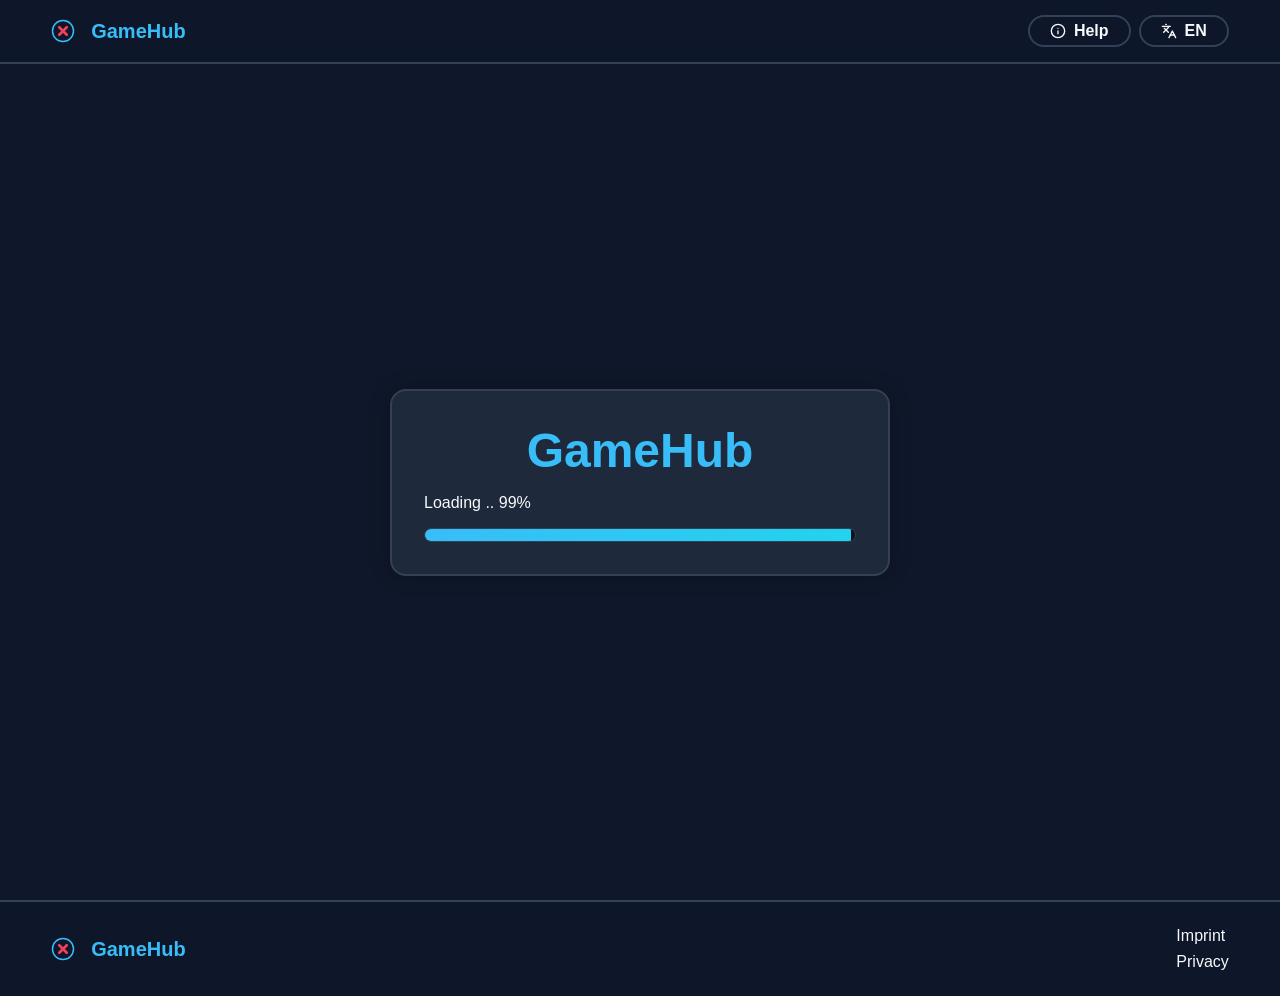
==== index.html @ 1cafecba "feat: complete internationalization support" ====
<!DOCTYPE html>
<html lang="en">

<head>
    <meta charset="UTF-8">
    <meta name="viewport" content="width=device-width, initial-scale=1.0">
    <link rel="icon" type="image/svg+xml" href="./assets/icons/favicon.svg">
    <title>Tic Tac Toe</title>

    <link rel="stylesheet" href="./styles/variables.css">
    <link rel="stylesheet" href="./styles/standard.css">
    <link rel="stylesheet" href="./styles/style.css">
    <link rel="stylesheet" href="./styles/components/header.css">
    <link rel="stylesheet" href="./styles/components/footer.css">
    <link rel="stylesheet" href="./styles/components/board.css">
    <link rel="stylesheet" href="./styles/components/setupScreen.css">
    <link rel="stylesheet" href="./styles/components/helpModal.css">
    <link rel="stylesheet" href="./styles/components/loadingScreen.css">
    <link rel="stylesheet" href="./styles/components/buttons.css">

    <script type="module" src="./scripts/main.js"></script>
</head>

<body>

    <header class="app-header">
        <div class="header-wrap max-content">

            <a class="brand-link" href="./index.html">
                <img class="brand-logo" src="./assets/icons/favicon.svg" alt="GameHub logo">
                <p class="hide-on-mobile brand-name">GameHub</p>
            </a>

            <div class="header-actions">
                <button id="help-btn" class="btn btn-ghost header-btn" type="button">
                    <svg xmlns="http://www.w3.org/2000/svg" viewBox="0 0 24 24" class="hide-on-mobile">
                        <circle cx="12" cy="12" r="10" />
                        <path d="M12 16v-4" />
                        <path d="M12 8h.01" />
                    </svg>
                    <span data-i18n="header.help">
                    </span>
                </button>

                <button id="language-btn" class="btn btn-ghost header-btn" type="button">
                    <svg xmlns="http://www.w3.org/2000/svg" viewBox="0 0 24 24" class="hide-on-mobile">
                        <path d="m5 8 6 6" />
                        <path d="m4 14 6-6 2-3" />
                        <path d="M2 5h12" />
                        <path d="M7 2h1" />
                        <path d="m22 22-5-10-5 10" />
                        <path d="M14 18h6" />
                    </svg>
                    <span id="language-label" data-i18n="header.language">
                    </span>
                </button>
            </div>
        </div>
    </header>

    <main id="app-main" class="app-main"></main>

    <div id="help-overlay" class="help-overlay" aria-hidden="true">
        <article class="help-modal">
            <h2 data-i18n="help.title">How to Play</h2>
            <p data-i18n="help.setup">Choose a game mode and match type before starting the game.</p>
            <p data-i18n="help.goal">Match three symbols in a row to win the game.</p>
            <p data-i18n="help.draw">If the board is full and nobody wins, the match ends in a draw.</p>
            <button id="help-close-btn" class="btn btn-ghost" data-i18n="help.close">Close</button>
        </article>
    </div>

    <footer class="app-footer">
        <div class="footer-wrap max-content">
            <a class="brand-link" href="./index.html">
                <img class="brand-logo" src="./assets/icons/favicon.svg" alt="GameHub logo">
                <p class="hide-on-mobile brand-name">GameHub</p>
            </a>

            <nav class="footer-links">
                <a href="" data-i18n="footer.imprint">Imprint</a>
                <a href="" data-i18n="footer.privacy">Privacy</a>
            </nav>
        </div>
    </footer>

</body>

</html>
---- styles/variables.css ----
:root {
    /* ===== COLORS ===== */
    --color-bg: #0f172a;
    --color-surface: #1e293b;

    --color-primary: #38bdf8;
    --color-secondary: #f43f5e;

    --color-text: #f8fafc;
    --color-border: #334155;

    --color-hover-primary: #0ea5e9;
    --color-hover-secondary: #e11d48;

    /* ===== TYPOGRAPHY ===== */
    --font-family: Arial, Helvetica, sans-serif;

    --font-size-title: clamp(2rem, 8vw, 3rem);
    --font-size-subtitle: clamp(1rem, 4vw, 1.15rem);
    --font-size-button: 1rem;

    /* ===== SPACING ===== */
    --spacing-xs: 0.5rem;
    --spacing-sm: 1rem;
    --spacing-md: 2rem;
    --spacing-lg: 4rem;

    /* ===== BORDER ===== */
    --border-radius: 1rem;
    --border-size: 2px;

    /* ===== SHADOW ===== */
    --shadow-soft: 0 0 20px rgba(0, 0, 0, 0.25);
    --shadow-glow: 0 0 15px rgba(56, 189, 248, 0.35);

    /* ===== TRANSITIONS ===== */
    --transition-fast: 125ms ease-in-out;
    --transition-normal: 250ms ease-in-out;

    /* ===== BUTTON SIZE ===== */
    --button-width: 240px;
    --button-height: 2rem;
}
---- styles/standard.css ----
* {
    box-sizing: border-box;
}

html {
    font-size: 16px;
    scroll-behavior: smooth;
}

body {
    margin: 0;
    background-color: var(--color-bg);
    color: var(--color-text);
    font-family: var(--font-family);
}

h1,
h2,
h3,
p {
    margin: 0;
}

img {
    height: 2rem;
    width: 2rem;
}

svg {
    fill: none;
    stroke: currentColor;
    stroke-width: 2;
    stroke-linecap: round;
    stroke-linejoin: round;
}

a {
    text-decoration: none;
    color: var(--color-text);
}
---- styles/style.css ----
.max-content {
  padding: 0 max(calc(50% - 720px), clamp(1rem, 4vw, 4rem));
}

.hide-on-mobile {
  display: none;
}

.app-main {
  min-height: calc(100dvh - 4rem);
}


@media (min-width: 400px) {
  .hide-on-mobile {
    display: block;
  }
}
---- styles/components/header.css ----
.app-header {
    display: flex;
    align-items: center;
    height: 4rem;
    border-bottom: var(--border-size) solid var(--color-border);
    background: rgba(15, 23, 42, 0.85);
    backdrop-filter: blur(4px);
    position: sticky;
    top: 0;
    z-index: 1;
}

.header-wrap {
    width: 100%;
    display: flex;
    justify-content: space-between;
}

.brand-link {
    display: flex;
    align-items: center;
    gap: var(--spacing-sm);
}

.brand-logo {
    width: 1.5rem;
    height: 1.5rem;
}

.brand-name {
    font-size: 1.25rem;
    font-weight: 700;
    color: var(--color-primary);
}

.header-actions {
    display: flex;
    gap: var(--spacing-xs);
}
---- styles/components/footer.css ----
.app-footer {
    display: flex;
    align-items: center;
    height: 6rem;
    border-top: var(--border-size) solid var(--color-border);
    background: rgba(15, 23, 42, 0.85);
    backdrop-filter: blur(4px);
    z-index: 1;
}

.footer-wrap {
    width: 100%;
    display: flex;
    justify-content: space-between;
}

.footer-links {
    display: flex;
    flex-direction: column;
    gap: var(--spacing-xs);
}

.footer-links a:hover {
    text-decoration: underline;
}
---- styles/components/board.css ----
.game-screen {
    min-height: calc(100dvh - 4rem);
    padding-top: var(--spacing-sm);
    padding-bottom: var(--spacing-sm);
}

.game-container {
    width: 100%;
    display: grid;
    grid-template-columns: 1fr;
    gap: var(--spacing-md);
    align-items: center;
}

.game-panel {
    display: flex;
    flex-direction: column;
    gap: var(--spacing-sm);
}

.board-panel {
    display: flex;
    justify-content: center;
    align-items: center;
}

.game-board {
    width: min(650px, 100%);
    aspect-ratio: 1;
}

.game-board {
  position: relative;
  display: grid;
  grid-template-columns: repeat(3, 1fr);
  gap: 0.5rem;
  width: clamp(240px, 48vw, 480px);
}

.game-header {
    display: flex;
    justify-content: center;
    align-items: center;
    gap: var(--spacing-sm);
}

.cell {
  display: flex;
  justify-content: center;
  align-items: center;
  aspect-ratio: 1 / 1;
  background-color: var(--color-surface);
  border: var(--border-size) solid var(--color-border);
  border-radius: var(--border-radius);
  cursor: pointer;
  transition:
    transform var(--transition-fast),
    background-color var(--transition-fast),
    box-shadow var(--transition-fast);
}

.cell img {
  width: 80%;
  height: 80%;
}

.cell:hover {
  transform: scale(1.03);
  background-color: rgba(255, 255, 255, 0.05);
  box-shadow: var(--shadow-glow);
}

.game-status {
  display: flex;
  align-items: center;
  gap: 1rem;

  font-size: 1.25rem;
  font-weight: 600;

  color: var(--color-text);
}

.game-action-row {
  display: flex;
  justify-content: center;
  gap: 0.75rem;
}


.win-line {
  position: absolute;
  background-color: white;
  border-radius: 999px;
}

/* HORIZONTAL */
.win-line.win-row-top {
  top: 15%;
  left: 10%;
  width: 80%;
  height: 6px;
}

.win-line.win-row-middle {
  top: 50%;
  left: 10%;
  width: 80%;
  height: 6px;
}

.win-line.win-row-bottom {
  top: 83.33%;
  left: 10%;
  width: 80%;
  height: 6px;
}

.win-line.win-row-top,
.win-line.win-row-middle,
.win-line.win-row-bottom {
  animation:
    draw-line-horizontal 1s ease forwards;
}

/* VERTICAL */
.win-line.win-col-left {
  top: 10%;
  left: 15%;
  width: 6px;
  height: 80%;
}

.win-line.win-col-middle {
  top: 10%;
  left: 50%;
  width: 6px;
  height: 80%;
}

.win-line.win-col-right {
  top: 10%;
  left: 83.33%;
  width: 6px;
  height: 80%;
}

.win-line.win-col-left,
.win-line.win-col-middle,
.win-line.win-col-right {
  animation:
    draw-line-vertical 1s ease forwards;
}

/* DIAGONAL */
.win-line.win-diagonal-main {
  top: 50%;
  left: 50%;
  width: 115%;
  height: 6px;
  transform:
    translate(-50%, -50%) rotate(45deg);
  animation:
    draw-line-diagonal 1s ease forwards;
}

.win-line.win-diagonal-secondary {
  top: 50%;
  left: 50%;
  width: 115%;
  height: 6px;
  transform:
    translate(-50%, -50%) rotate(-45deg);
  animation:
    draw-line-diagonal-secondary 1s ease forwards;
}

@keyframes draw-line-horizontal {

  from {
    transform: scaleX(0);
  }

  to {
    transform: scaleX(1);
  }
}

@keyframes draw-line-vertical {

  from {
    transform: scaleY(0);
  }

  to {
    transform: scaleY(1);
  }
}

@keyframes draw-line-diagonal {

  from {
    opacity: 0;
    transform:
      translate(-50%, -50%) rotate(45deg) scaleX(0);
  }

  to {
    opacity: 1;
    transform:
      translate(-50%, -50%) rotate(45deg) scaleX(1);
  }
}

@keyframes draw-line-diagonal-secondary {

  from {
    opacity: 0;
    transform:
      translate(-50%, -50%) rotate(-45deg) scaleX(0);
  }

  to {
    opacity: 1;
    transform:
      translate(-50%, -50%) rotate(-45deg) scaleX(1);
  }
}

@media (min-width: 854px) {

    .game-container {
        grid-template-columns: 2fr 1fr;
    }

    .game-panel {
        padding: 0 clamp(1rem, 3vw, 4rem);
        border-left: 1px solid rgba(255, 255, 255, 0.3);
        border-right: 1px solid rgba(255, 255, 255, 0.3);
        height: 100%;
    }

}
---- styles/components/setupScreen.css ----
.setup-page {
    min-height: calc(100dvh - 4rem);
    padding-top: var(--spacing-sm);
    padding-bottom: var(--spacing-sm);
}

.setup-container {
    width: 100%;
    display: grid;
    grid-template-columns: 1fr;
    gap: var(--spacing-md);
    padding: var(--spacing-xs);
    border: var(--border-size) solid var(--color-border);
    border-radius: calc(var(--border-radius) * 1.5);
    backdrop-filter: blur(12px);
    box-shadow: var(--shadow-soft);
}

.setup-panel {
    display: flex;
    flex-direction: column;
    gap: var(--spacing-md);
}

.setup-header {
    display: flex;
    flex-direction: column;
    gap: var(--spacing-sm);
}

.game-title {
    font-size: var(--font-size-title);
    font-weight: 700;
    text-align: center;
    color: var(--color-primary);
}

.game-subtitle {
    font-size: var(--font-size-subtitle);
    text-align: center;
    opacity: 0.8;
}

.selection-group {
    display: flex;
    flex-direction: column;
    gap: var(--spacing-xs);
}

.selection-group h3 {
    font-size: 1rem;
    letter-spacing: 0.08em;
    text-transform: uppercase;
    opacity: 0.7;
}

.button-group {
    display: flex;
    flex-wrap: wrap;
    gap: var(--spacing-xs);
}

.summary-panel {
    display: flex;
    flex-direction: column;
    justify-content: space-between;
    gap: var(--spacing-sm);
}

.selection-summary {
    width: min(515px, 100%);
    border: var(--border-size) solid var(--color-border);
    border-radius: var(--border-radius);
    padding: 0.75rem;
    display: flex;
    flex-direction: column;
    gap: 0.35rem;
}

@media (min-width: 900px) {

    .setup-container {
        grid-template-columns: 2fr 1fr;
    }

    .summary-panel {
        padding-left: clamp(1rem, 3vw, 4rem);
        border-left: 1px solid rgba(255, 255, 255, 0.3);
    }

}
---- styles/components/helpModal.css ----
.help-overlay {
  position: fixed;
  inset: 0;
  display: none;
  justify-content: center;
  align-items: center;
  background: rgba(2, 6, 23, 0.7);
  z-index: 1;
  padding: 1rem;
}

.help-overlay.is-open {
  display: flex;
}

.help-modal {
  width: min(100%, 500px);
  padding: 1.5rem;
  border-radius: var(--border-radius);
  border: var(--border-size) solid var(--color-border);
  background: var(--color-surface);
  display: flex;
  flex-direction: column;
  gap: 1rem;
}
---- styles/components/loadingScreen.css ----
.loading-screen {
    min-height: calc(100dvh - 4rem);
    display: flex;
    align-items: center;
    justify-content: center;
    padding: 1rem;
}

.loading-card {
    width: min(100%, 500px);
    border: var(--border-size) solid var(--color-border);
    border-radius: var(--border-radius);
    background: var(--color-surface);
    box-shadow: var(--shadow-soft);
    padding: 2rem;
    display: flex;
    flex-direction: column;
    gap: 1rem;
}

.loading-track {
    width: 100%;
    height: 14px;
    border-radius: 999px;
    background: #0b1220;
    border: 1px solid var(--color-border);
    overflow: hidden;
}

.loading-fill {
    height: 100%;
    background: linear-gradient(90deg, var(--color-primary), #22d3ee);
    transition: width 120ms linear;
}
---- styles/components/buttons.css ----
.btn {
    display: flex;
    justify-content: center;
    align-items: center;
    gap: var(--spacing-xs);
    min-height: var(--button-height);
    padding-inline: 1.25rem;
    border:
        var(--border-size)
        solid
        transparent;
    border-radius: var(--border-radius);
    background: rgba(255,255,255,0.03);
    color: var(--color-text);
    font: inherit;
    font-weight: 600;
    cursor: pointer;
    transition:
        transform var(--transition-fast),
        background-color var(--transition-fast),
        border-color var(--transition-fast),
        opacity var(--transition-fast),
        box-shadow var(--transition-fast);
}

.btn svg {
    color: var(--color-text);
    width: 1rem;
    height: 1rem;
}

.btn:hover:not(:disabled) {
    transform: scale(1.03);
    background: rgba(255,255,255,0.06);
}

.btn:disabled {
    opacity: 0.45;
    cursor: not-allowed;
    transform: none;
}

.btn:focus-visible {
    outline: 2px solid var(--color-primary);
    outline-offset: 2px;
}

.btn-primary {
    background: var(--color-primary);
}

.btn-primary:hover:not(:disabled) {
    background: var(--color-hover-primary);
    box-shadow: var(--shadow-glow);
}

.btn-secondary {
    border-color: var(--color-border);
    background: rgba(255,255,255,0.03);
}

.btn-ghost {
    background-color: transparent;
    border: var(--border-size) solid var(--color-border);
    color: var(--color-text);
}

.btn-icon {
    min-height: auto;
    padding: 0.75rem 1rem;
    border-radius: 999px;
}

.is-selected {
    border-color: var(--color-primary);
    background: rgba(56, 189, 248, 0.10);
    box-shadow: var(--shadow-glow);
}
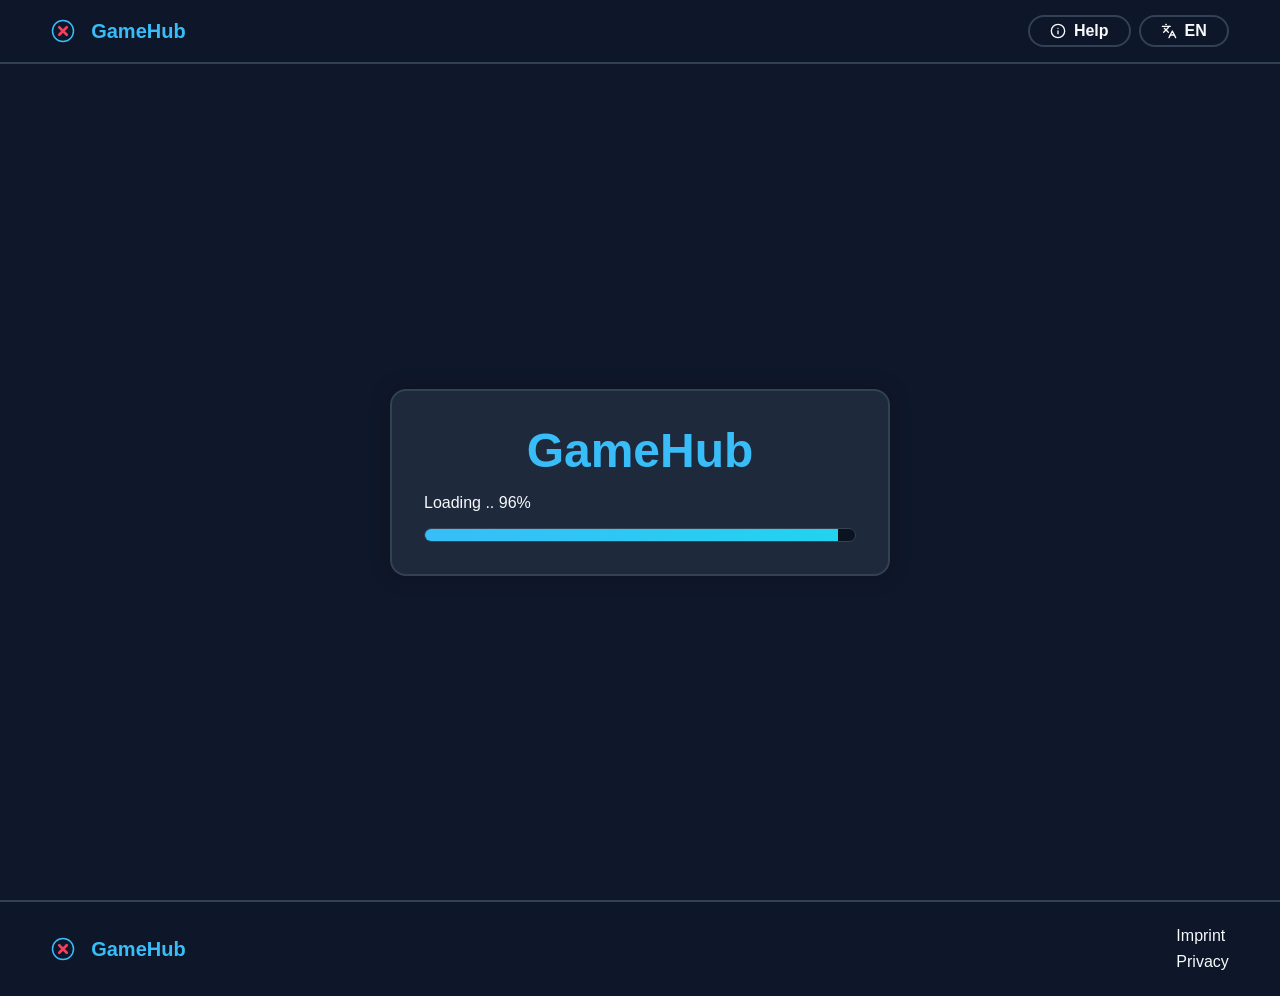
==== commit 51d97999: "feat: pre-select classic and singleplayer, extend help modal Classic and singleplayer are now select" ====
--- a/index.html
+++ b/index.html
@@ -17,6 +17,7 @@
     <link rel="stylesheet" href="./styles/components/helpModal.css">
     <link rel="stylesheet" href="./styles/components/loadingScreen.css">
     <link rel="stylesheet" href="./styles/components/buttons.css">
+    <link rel="stylesheet" href="./styles/components/inputs.css">
 
     <script type="module" src="./scripts/main.js"></script>
 </head>
@@ -60,13 +61,35 @@
 
     <main id="app-main" class="app-main"></main>
 
-    <div id="help-overlay" class="help-overlay" aria-hidden="true">
+    <div id="help-overlay" class="help-overlay" aria-hidden="true" closedby="any">
         <article class="help-modal">
-            <h2 data-i18n="help.title">How to Play</h2>
-            <p data-i18n="help.setup">Choose a game mode and match type before starting the game.</p>
-            <p data-i18n="help.goal">Match three symbols in a row to win the game.</p>
-            <p data-i18n="help.draw">If the board is full and nobody wins, the match ends in a draw.</p>
-            <button id="help-close-btn" class="btn btn-ghost" data-i18n="help.close">Close</button>
+            <h2 data-i18n="help.title"></h2>
+
+            <section class="help-section">
+                <h3 data-i18n="help.rulesTitle"></h3>
+                <p data-i18n="help.goal"></p>
+                <p data-i18n="help.draw"></p>
+                <p data-i18n="help.starter"></p>
+            </section>
+
+            <section class="help-section">
+                <h3 data-i18n="help.modesTitle"></h3>
+                <p data-i18n="help.modes"></p>
+            </section>
+
+            <section class="help-section">
+                <h3 data-i18n="help.difficultyTitle"></h3>
+                <dl class="help-difficulty-list">
+                    <dt data-i18n="setup.easy"></dt>
+                    <dd data-i18n="help.difficultyEasy"></dd>
+                    <dt data-i18n="setup.medium"></dt>
+                    <dd data-i18n="help.difficultyMedium"></dd>
+                    <dt data-i18n="setup.hard"></dt>
+                    <dd data-i18n="help.difficultyHard"></dd>
+                </dl>
+            </section>
+
+            <button id="help-close-btn" class="btn btn-ghost" data-i18n="help.close"></button>
         </article>
     </div>
 
@@ -78,8 +101,8 @@
             </a>
 
             <nav class="footer-links">
-                <a href="" data-i18n="footer.imprint">Imprint</a>
-                <a href="" data-i18n="footer.privacy">Privacy</a>
+                <a href="" data-i18n="footer.imprint"></a>
+                <a href="" data-i18n="footer.privacy"></a>
             </nav>
         </div>
     </footer>
--- a/styles/variables.css
+++ b/styles/variables.css
@@ -37,7 +37,14 @@
     --transition-fast: 125ms ease-in-out;
     --transition-normal: 250ms ease-in-out;
 
+    /* ===== ANIMTIONS ===== */
+    --starter-duration: 2500ms;
+
     /* ===== BUTTON SIZE ===== */
     --button-width: 240px;
     --button-height: 2rem;
+
+    /* ===== INPUT ===== */
+    --input-height: 2.5rem;
+    --input-padding: 0 1rem;
 }
--- a/styles/standard.css
+++ b/styles/standard.css
@@ -17,6 +17,7 @@
 h1,
 h2,
 h3,
+h4,
 p {
     margin: 0;
 }
--- a/styles/style.css
+++ b/styles/style.css
@@ -10,7 +10,6 @@
   min-height: calc(100dvh - 4rem);
 }
 
-
 @media (min-width: 400px) {
   .hide-on-mobile {
     display: block;
--- a/styles/components/board.css
+++ b/styles/components/board.css
@@ -1,32 +1,32 @@
 .game-screen {
-    min-height: calc(100dvh - 4rem);
-    padding-top: var(--spacing-sm);
-    padding-bottom: var(--spacing-sm);
+  min-height: calc(100dvh - 4rem);
+  padding-top: var(--spacing-sm);
+  padding-bottom: var(--spacing-sm);
 }
 
 .game-container {
-    width: 100%;
-    display: grid;
-    grid-template-columns: 1fr;
-    gap: var(--spacing-md);
-    align-items: center;
+  width: 100%;
+  display: grid;
+  grid-template-columns: 1fr;
+  gap: var(--spacing-md);
+  align-items: center;
 }
 
 .game-panel {
-    display: flex;
-    flex-direction: column;
-    gap: var(--spacing-sm);
+  display: flex;
+  flex-direction: column;
+  gap: var(--spacing-sm);
 }
 
 .board-panel {
-    display: flex;
-    justify-content: center;
-    align-items: center;
+  display: flex;
+  justify-content: center;
+  align-items: center;
 }
 
 .game-board {
-    width: min(650px, 100%);
-    aspect-ratio: 1;
+  width: min(650px, 100%);
+  aspect-ratio: 1;
 }
 
 .game-board {
@@ -38,10 +38,10 @@
 }
 
 .game-header {
-    display: flex;
-    justify-content: center;
-    align-items: center;
-    gap: var(--spacing-sm);
+  display: flex;
+  flex-direction: column;
+  align-items: center;
+  gap: var(--spacing-xs);
 }
 
 .cell {
@@ -87,6 +87,122 @@
   gap: 0.75rem;
 }
 
+.player-panel {
+  display: flex;
+  align-items: center;
+  gap: var(--spacing-sm);
+  padding: 2px var(--spacing-xs);
+  border: 2px solid var(--color-border);
+  border-radius: var(--border-radius);
+  background: var(--color-surface);
+  transition:
+    border-color 180ms ease,
+    transform 180ms ease,
+    box-shadow 180ms ease;
+}
+
+.player-panel.is-active {
+  border-color: var(--color-primary);
+  transform: translateY(-2px);
+  box-shadow: 0 0 20px rgb(56 189 248 / 18%);
+}
+
+.player-symbol {
+  display: flex;
+  align-items: center;
+  justify-content: center;
+  width: 1.5rem;
+  height: 1.5rem;
+  flex-shrink: 0;
+}
+
+.player-symbol img {
+  width: 100%;
+  height: 100%;
+}
+
+.player-info {
+  display: flex;
+  flex-direction: column;
+}
+
+.player-name {
+  font-size: 1rem;
+  font-weight: 600;
+}
+
+.starter-content {
+  position: fixed;
+  inset: 0;
+  background: rgba(2, 6, 23, 0.7);
+  display: flex;
+  justify-content: center;
+  flex-direction: column;
+  align-items: center;
+  gap: var(--spacing-md);
+  z-index: 1;
+}
+
+.starter-card {
+  position: relative;
+  width: 180px;
+  height: 180px;
+  transform-style: preserve-3d;
+}
+
+.starter-text {
+  font-size: 1.25rem;
+  font-weight: 600;
+}
+
+.starter-face {
+  position: absolute;
+  inset: 0;
+  display: flex;
+  align-items: center;
+  justify-content: center;
+  backface-visibility: hidden;
+  border-radius: var(--border-radius);
+  background: var(--color-surface);
+}
+
+.starter-face img {
+  height: 6rem;
+  width: 6rem;
+}
+
+.starter-front {
+  transform: rotateY(0deg);
+}
+
+.starter-back {
+  transform: rotateY(180deg);
+}
+
+.starter-result {
+  display: flex;
+  flex-direction: column;
+  align-items: center;
+  gap: var(--spacing-sm);
+}
+
+.starter-card.show-back {
+  transform: rotateY(180deg);
+}
+
+.starter-card.is-spinning {
+  animation: starter-spin 2.5s ease-out forwards;
+}
+
+@keyframes starter-spin {
+  from {
+    transform: rotateY(0deg);
+  }
+
+  to {
+    transform: rotateY(1440deg);
+  }
+}
 
 .win-line {
   position: absolute;
@@ -227,17 +343,17 @@
   }
 }
 
-@media (min-width: 854px) {
-
-    .game-container {
-        grid-template-columns: 2fr 1fr;
-    }
-
-    .game-panel {
-        padding: 0 clamp(1rem, 3vw, 4rem);
-        border-left: 1px solid rgba(255, 255, 255, 0.3);
-        border-right: 1px solid rgba(255, 255, 255, 0.3);
-        height: 100%;
-    }
+@media (min-width: 864px) {
+
+  .game-container {
+    grid-template-columns: 2fr 1fr;
+  }
+
+  .game-panel {
+    padding: 0 clamp(1rem, 3vw, 4rem);
+    border-left: 1px solid rgba(255, 255, 255, 0.3);
+    border-right: 1px solid rgba(255, 255, 255, 0.3);
+    height: 100%;
+  }
 
 }
--- a/styles/components/setupScreen.css
+++ b/styles/components/setupScreen.css
@@ -74,7 +74,45 @@
     padding: 0.75rem;
     display: flex;
     flex-direction: column;
-    gap: 0.35rem;
+    gap: 0.25rem;
+}
+
+.match-config {
+    width: min(515px, 100%);
+    border: var(--border-size) solid var(--color-border);
+    border-radius: var(--border-radius);
+    padding: 0.75rem;
+    display: flex;
+    flex-direction: column;
+    gap: var(--spacing-sm);
+}
+
+.player-config {
+    display: flex;
+    flex-direction: column;
+    gap: var(--spacing-xs);
+}
+
+.input-group {
+    display: flex;
+    flex-direction: column;
+    gap: 0.25rem;
+}
+
+.label {
+    display: flex;
+    align-items: center;
+    color: var(--color-text);
+    font-size: 0.95rem;
+    font-weight: 600;
+    opacity: 0.85;
+    gap: var(--spacing-xs)
+}
+
+.player-input-symbol {
+    width: 1rem;
+    height: 1rem;
+    flex-shrink: 0;
 }
 
 @media (min-width: 900px) {
--- a/styles/components/helpModal.css
+++ b/styles/components/helpModal.css
@@ -21,5 +21,51 @@
   background: var(--color-surface);
   display: flex;
   flex-direction: column;
-  gap: 1rem;
+  gap: 1.25rem;
+}
+
+.help-modal h2 {
+  margin: 0;
+}
+
+.help-section {
+  display: flex;
+  flex-direction: column;
+  gap: 0.5rem;
+  padding-top: 1.25rem;
+  border-top: var(--border-size) solid var(--color-border);
+}
+
+.help-section h3 {
+  margin: 0;
+  font-size: 0.75rem;
+  text-transform: uppercase;
+  letter-spacing: 0.08em;
+  color: var(--color-primary);
+}
+
+.help-section p {
+  margin: 0;
+  font-size: 0.9rem;
+  line-height: 1.6;
+  opacity: 0.85;
+}
+
+.help-difficulty-list {
+  display: grid;
+  grid-template-columns: auto 1fr;
+  gap: 0.35rem 0.75rem;
+  margin: 0;
+}
+
+.help-difficulty-list dt {
+  font-size: 0.9rem;
+  font-weight: bold;
+}
+
+.help-difficulty-list dd {
+  margin: 0;
+  font-size: 0.9rem;
+  line-height: 1.5;
+  opacity: 0.85;
 }
--- a/styles/components/inputs.css
+++ b/styles/components/inputs.css
@@ -0,0 +1,50 @@
+.input {
+    width: 100%;
+    height: var(--input-height);
+    padding: var(--input-padding);
+    background-color: var(--color-bg);
+    color: var(--color-text);
+    border:
+        var(--border-size)
+        solid
+        var(--color-border);
+
+    border-radius: var(--border-radius);
+    font: inherit;
+    transition:
+        border-color var(--transition-fast),
+        box-shadow var(--transition-fast),
+        transform var(--transition-fast);
+}
+
+
+.input::placeholder {
+    color: rgba(248, 250, 252, 0.5);
+}
+
+
+.input:hover {
+    border-color: var(--color-primary);
+}
+
+
+.input:focus {
+    outline: none;
+    border-color: var(--color-primary);
+    box-shadow: var(--shadow-glow);
+    transform: translateY(-1px);
+}
+
+.input:disabled {
+    cursor: not-allowed;
+    opacity: 0.6;
+    background-color: rgba(255, 255, 255, 0.03);
+    border-color: var(--color-border);
+    box-shadow: none;
+    transform: none;
+}
+
+
+.input:disabled::placeholder {
+    opacity: 0.5;
+}
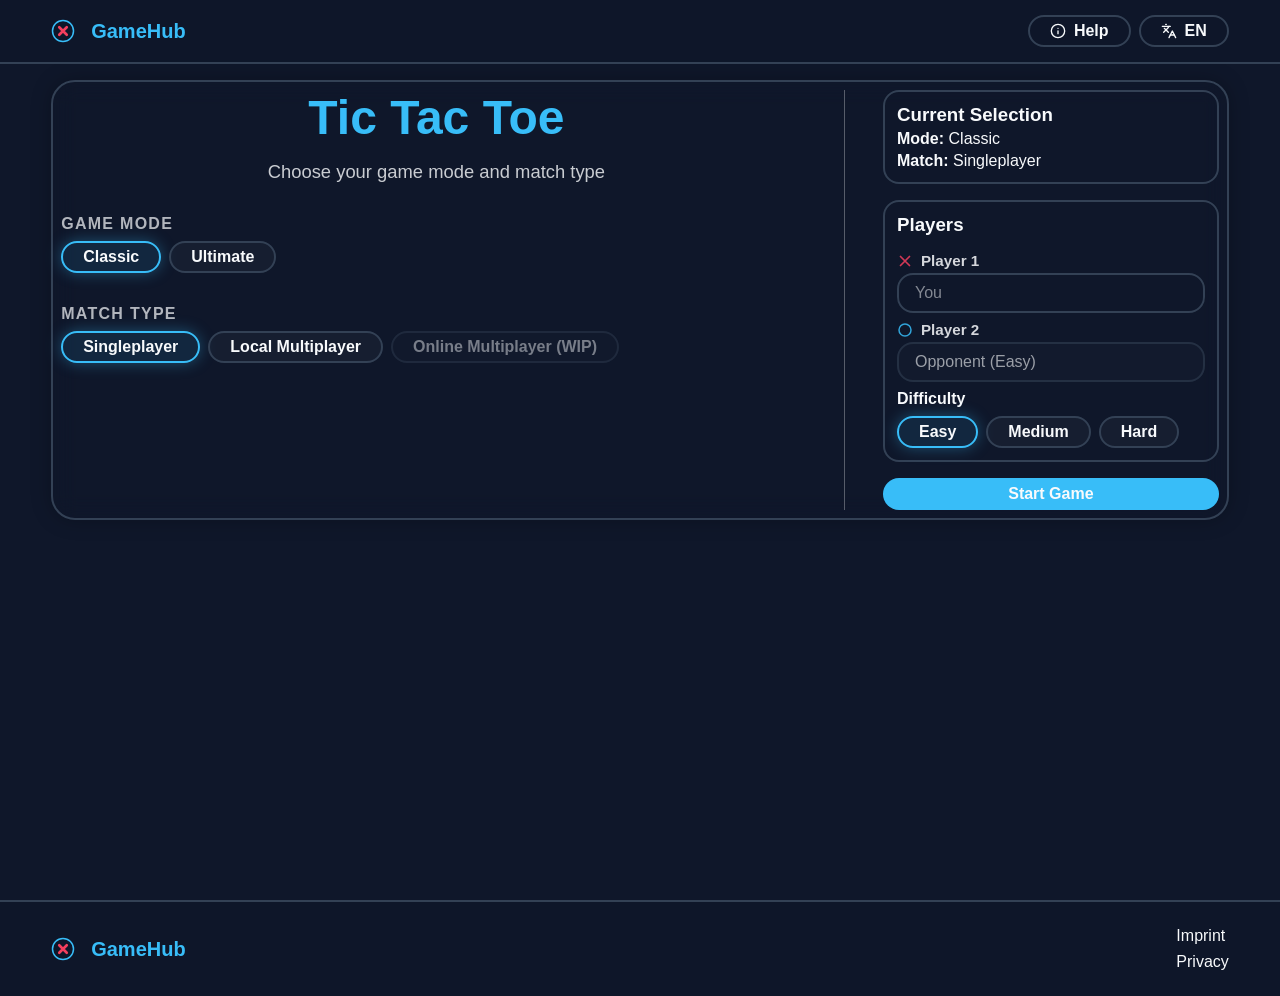
==== commit 4854de76: "feat: implement Ultimate Tic Tac Toe local multiplayer (V0.6.0) - Add nested board state, active boa" ====
--- a/index.html
+++ b/index.html
@@ -13,6 +13,8 @@
     <link rel="stylesheet" href="./styles/components/header.css">
     <link rel="stylesheet" href="./styles/components/footer.css">
     <link rel="stylesheet" href="./styles/components/board.css">
+    <link rel="stylesheet" href="./styles/components/classicBoard.css">
+    <link rel="stylesheet" href="./styles/components/ultimateBoard.css">
     <link rel="stylesheet" href="./styles/components/setupScreen.css">
     <link rel="stylesheet" href="./styles/components/helpModal.css">
     <link rel="stylesheet" href="./styles/components/loadingScreen.css">
--- a/styles/variables.css
+++ b/styles/variables.css
@@ -32,6 +32,10 @@
     /* ===== SHADOW ===== */
     --shadow-soft: 0 0 20px rgba(0, 0, 0, 0.25);
     --shadow-glow: 0 0 15px rgba(56, 189, 248, 0.35);
+    --shadow-glow-strong: 0 0 28px rgba(56, 189, 248, 0.5);
+
+    /* ===== COLOR UTILITIES ===== */
+    --color-primary-muted: rgba(56, 189, 248, 0.35);
 
     /* ===== TRANSITIONS ===== */
     --transition-fast: 125ms ease-in-out;
--- a/styles/components/board.css
+++ b/styles/components/board.css
@@ -24,50 +24,11 @@
   align-items: center;
 }
 
-.game-board {
-  width: min(650px, 100%);
-  aspect-ratio: 1;
-}
-
-.game-board {
-  position: relative;
-  display: grid;
-  grid-template-columns: repeat(3, 1fr);
-  gap: 0.5rem;
-  width: clamp(240px, 48vw, 480px);
-}
-
 .game-header {
   display: flex;
   flex-direction: column;
   align-items: center;
   gap: var(--spacing-xs);
-}
-
-.cell {
-  display: flex;
-  justify-content: center;
-  align-items: center;
-  aspect-ratio: 1 / 1;
-  background-color: var(--color-surface);
-  border: var(--border-size) solid var(--color-border);
-  border-radius: var(--border-radius);
-  cursor: pointer;
-  transition:
-    transform var(--transition-fast),
-    background-color var(--transition-fast),
-    box-shadow var(--transition-fast);
-}
-
-.cell img {
-  width: 80%;
-  height: 80%;
-}
-
-.cell:hover {
-  transform: scale(1.03);
-  background-color: rgba(255, 255, 255, 0.05);
-  box-shadow: var(--shadow-glow);
 }
 
 .game-status {
@@ -204,10 +165,13 @@
   }
 }
 
+/* ===== WIN LINE ===== */
+
 .win-line {
   position: absolute;
   background-color: white;
   border-radius: 999px;
+  z-index: 10;
 }
 
 /* HORIZONTAL */
@@ -343,7 +307,9 @@
   }
 }
 
-@media (min-width: 864px) {
+/* ===== RESPONSIVE ===== */
+
+@media (min-width: 900px) {
 
   .game-container {
     grid-template-columns: 2fr 1fr;
@@ -356,4 +322,4 @@
     height: 100%;
   }
 
-}+}
--- a/styles/components/classicBoard.css
+++ b/styles/components/classicBoard.css
@@ -0,0 +1,40 @@
+.game-board {
+  position: relative;
+  display: grid;
+  grid-template-columns: repeat(3, 1fr);
+  gap: 0.5rem;
+  width: clamp(240px, 48vw, 480px);
+  aspect-ratio: 1;
+}
+
+.cell {
+  display: flex;
+  justify-content: center;
+  align-items: center;
+  aspect-ratio: 1 / 1;
+  background-color: var(--color-surface);
+  border: var(--border-size) solid var(--color-border);
+  border-radius: var(--border-radius);
+  cursor: pointer;
+  transition:
+    transform var(--transition-fast),
+    background-color var(--transition-fast),
+    box-shadow var(--transition-fast);
+}
+
+.cell img {
+  width: 80%;
+  height: 80%;
+}
+
+.cell:hover {
+  transform: scale(1.03);
+  background-color: rgba(255, 255, 255, 0.05);
+  box-shadow: var(--shadow-glow);
+}
+
+.cell.is-winner {
+  border-color: var(--color-primary);
+  box-shadow: var(--shadow-glow);
+}
+
--- a/styles/components/ultimateBoard.css
+++ b/styles/components/ultimateBoard.css
@@ -0,0 +1,89 @@
+.ultimate-board {
+  position: relative;
+  display: grid;
+  grid-template-columns: repeat(3, 1fr);
+  gap: 0.6rem;
+  width: clamp(280px, 90vw, 580px);
+  aspect-ratio: 1;
+}
+
+.mini-board {
+  display: grid;
+  grid-template-columns: repeat(3, 1fr);
+  gap: 3px;
+  padding: 4px;
+  border: 2px solid var(--color-border);
+  border-radius: var(--border-radius);
+  position: relative;
+  aspect-ratio: 1;
+  transition:
+    border-color 180ms ease,
+    box-shadow 180ms ease,
+    opacity 180ms ease;
+}
+
+.mini-board.is-targeted {
+  border-color: var(--color-primary);
+  box-shadow: var(--shadow-glow);
+}
+
+.mini-board.is-free-choice {
+  border-color: var(--color-primary-muted);
+}
+
+.mini-board.is-dimmed {
+  opacity: 0.3;
+  pointer-events: none;
+}
+
+.mini-board.is-global-winner {
+  border-color: var(--color-primary);
+  box-shadow: var(--shadow-glow-strong);
+}
+
+.ultimate-cell {
+  display: flex;
+  justify-content: center;
+  align-items: center;
+  aspect-ratio: 1;
+  background-color: var(--color-surface);
+  border: 1px solid var(--color-border);
+  border-radius: 0.4rem;
+  cursor: pointer;
+  transition:
+    transform var(--transition-fast),
+    background-color var(--transition-fast);
+}
+
+.ultimate-cell img {
+  width: 75%;
+  height: 75%;
+}
+
+.ultimate-cell:hover {
+  transform: scale(1.06);
+  background-color: rgba(255, 255, 255, 0.05);
+}
+
+.mini-board.is-won .ultimate-cell {
+  pointer-events: none;
+}
+
+.mini-board-overlay {
+  position: absolute;
+  inset: 0;
+  display: flex;
+  align-items: center;
+  justify-content: center;
+  background: rgba(15, 23, 42, 0.82);
+  border-radius: calc(var(--border-radius) - 2px);
+}
+
+.mini-board-overlay img {
+  width: 62%;
+  height: 62%;
+}
+
+.mini-board-draw {
+  background: rgba(51, 65, 85, 0.75);
+}
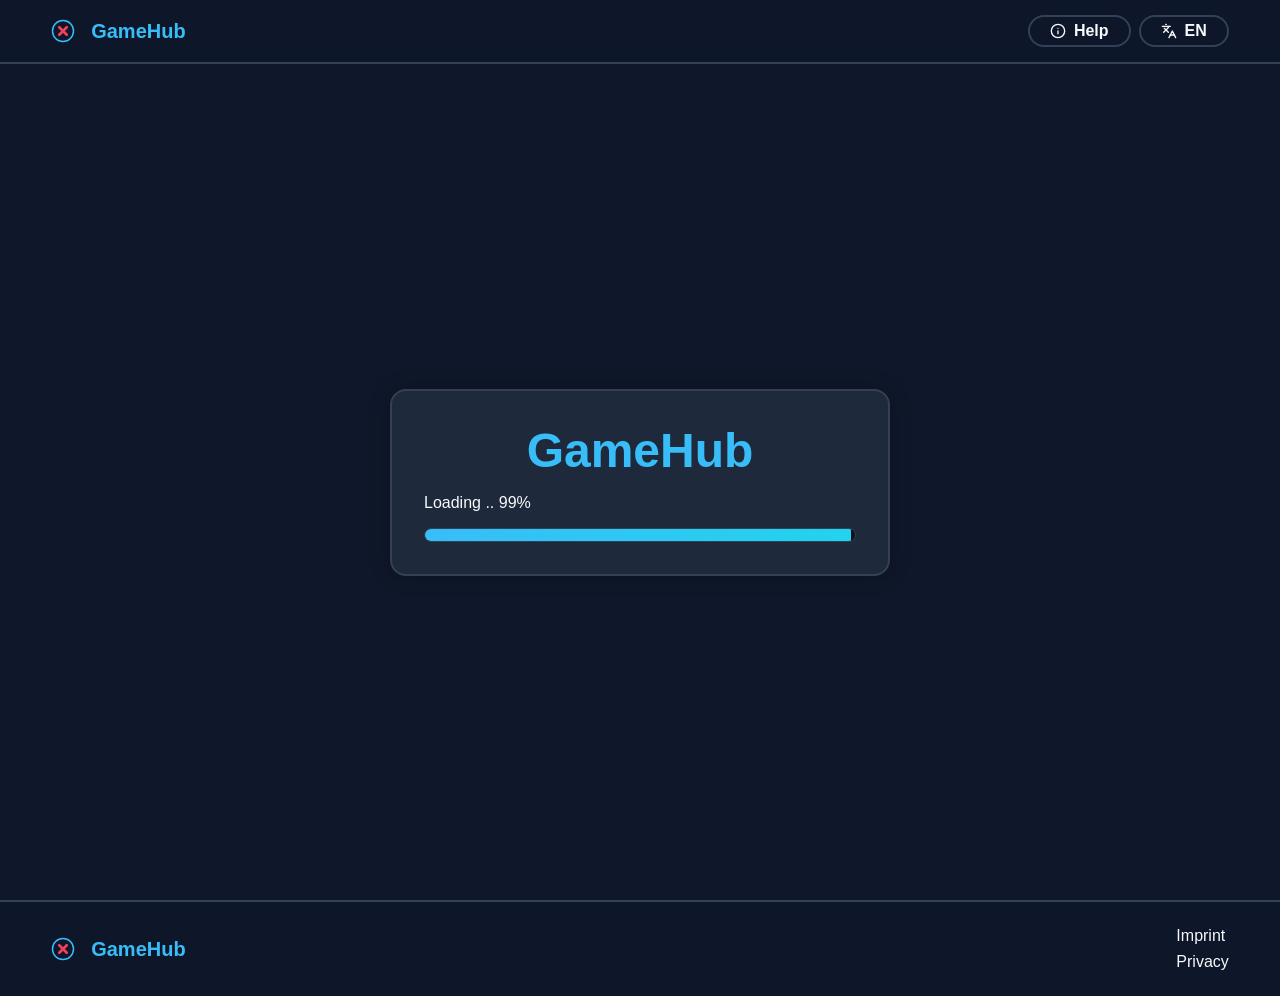
==== commit 9efde979: "feat: add Ultimate rules to help modal, custom scrollbar Added Ultimate Rules section to the help mo" ====
--- a/index.html
+++ b/index.html
@@ -75,6 +75,13 @@
             </section>
 
             <section class="help-section">
+                <h3 data-i18n="help.ultimateTitle"></h3>
+                <p data-i18n="help.ultimateIntro"></p>
+                <p data-i18n="help.ultimateSend"></p>
+                <p data-i18n="help.ultimateFree"></p>
+            </section>
+
+            <section class="help-section">
                 <h3 data-i18n="help.modesTitle"></h3>
                 <p data-i18n="help.modes"></p>
             </section>
--- a/styles/standard.css
+++ b/styles/standard.css
@@ -1,5 +1,30 @@
 * {
     box-sizing: border-box;
+}
+
+::-webkit-scrollbar {
+    width: 6px;
+}
+
+::-webkit-scrollbar-track {
+    background: var(--color-bg);
+    border-radius: 2px;
+}
+
+::-webkit-scrollbar-thumb {
+    background: var(--color-border);
+    border-radius: 2px;
+}
+
+::-webkit-scrollbar-thumb:hover {
+    background: var(--color-primary);
+}
+
+@supports not selector(::-webkit-scrollbar) {
+    * {
+        scrollbar-color: var(--color-border) var(--color-bg);
+        scrollbar-width: thin;
+    }
 }
 
 html {
@@ -39,4 +64,3 @@
     text-decoration: none;
     color: var(--color-text);
 }
-
--- a/styles/components/helpModal.css
+++ b/styles/components/helpModal.css
@@ -15,13 +15,16 @@
 
 .help-modal {
   width: min(100%, 500px);
+  max-height: calc(100dvh - 2rem);
   padding: 1.5rem;
-  border-radius: var(--border-radius);
+  border-top-left-radius: var(--border-radius);
+  border-bottom-left-radius: var(--border-radius);
   border: var(--border-size) solid var(--color-border);
   background: var(--color-surface);
   display: flex;
   flex-direction: column;
   gap: 1.25rem;
+  overflow-y: auto;
 }
 
 .help-modal h2 {
